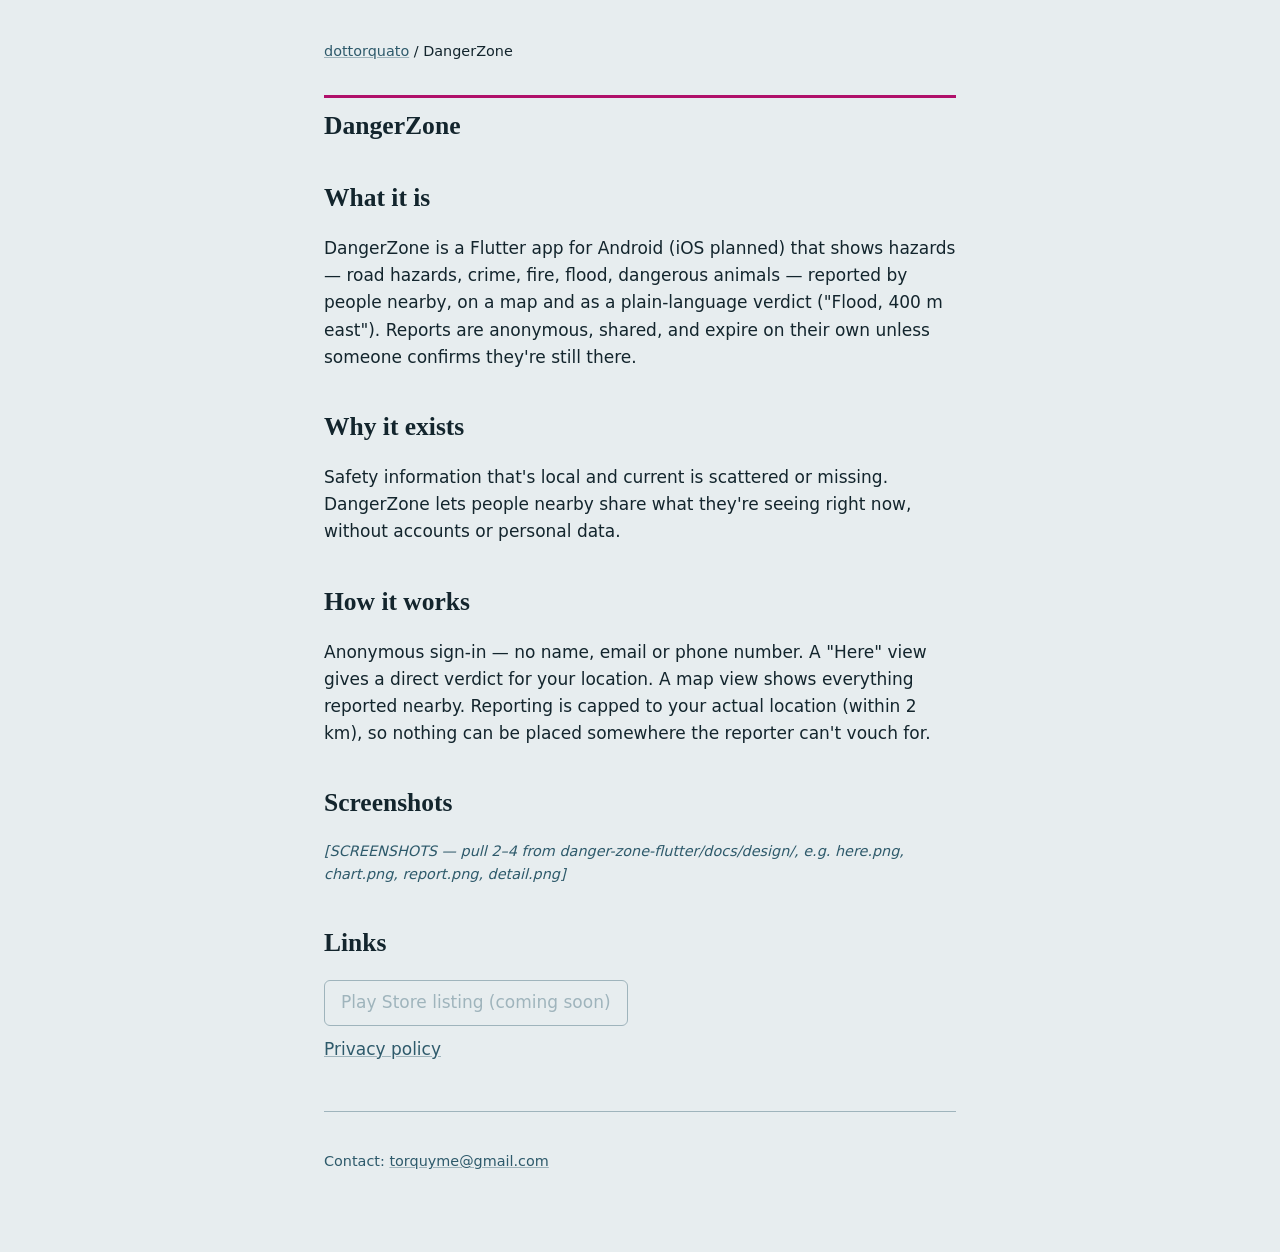
==== dangerzone/index.html @ 22a55291 "Add initial static site: home, DangerZone page, and privacy policy Builds the three-page portfolio s" ====
<!DOCTYPE html>
<html lang="en">
<head>
<meta charset="UTF-8">
<meta name="viewport" content="width=device-width, initial-scale=1">
<title>DangerZone — dottorquato</title>
<meta name="description" content="DangerZone: a map of hazards reported by people nearby.">
<link rel="stylesheet" href="/styles.css">
</head>
<body>
<div class="wrap">
  <nav class="crumb"><a href="/">dottorquato</a> / DangerZone</nav>

  <header class="site-header danger-accent">
    <h1>DangerZone</h1>
  </header>

  <section>
    <h2>What it is</h2>
    <p>DangerZone is a Flutter app for Android (iOS planned) that shows hazards — road hazards, crime, fire, flood, dangerous animals — reported by people nearby, on a map and as a plain-language verdict ("Flood, 400 m east"). Reports are anonymous, shared, and expire on their own unless someone confirms they're still there.</p>
  </section>

  <section>
    <h2>Why it exists</h2>
    <p>Safety information that's local and current is scattered or missing. DangerZone lets people nearby share what they're seeing right now, without accounts or personal data.</p>
  </section>

  <section>
    <h2>How it works</h2>
    <p>Anonymous sign-in — no name, email or phone number. A "Here" view gives a direct verdict for your location. A map view shows everything reported nearby. Reporting is capped to your actual location (within 2 km), so nothing can be placed somewhere the reporter can't vouch for.</p>
  </section>

  <section>
    <h2>Screenshots</h2>
    <p class="screenshot-note placeholder">[SCREENSHOTS — pull 2–4 from danger-zone-flutter/docs/design/, e.g. here.png, chart.png, report.png, detail.png]</p>
  </section>

  <section>
    <h2>Links</h2>
    <ul class="links-list">
      <li><span class="btn" aria-disabled="true">Play Store listing (coming soon)</span></li>
      <li><a href="/dangerzone/privacy/">Privacy policy</a></li>
    </ul>
  </section>

  <footer class="site-footer">
    <p>Contact: <a href="mailto:torquyme@gmail.com">torquyme@gmail.com</a></p>
  </footer>
</div>
</body>
</html>
---- styles.css ----
:root {
  --paper: #E7EDEF;
  --ink: #13252D;
  --fathom: #2E5A6B;
  --contour: #9FB4BC;
  --magenta: #B0106A;
}

@media (prefers-color-scheme: dark) {
  :root {
    --paper: #0E1A20;
    --ink: #D8E4E8;
    --fathom: #7FB0C0;
  }
}

* {
  box-sizing: border-box;
}

html {
  -webkit-text-size-adjust: 100%;
}

body {
  margin: 0;
  background: var(--paper);
  color: var(--ink);
  font-family: "Atkinson Hyperlegible Next", system-ui, -apple-system, sans-serif;
  font-size: 1.0625rem;
  line-height: 1.6;
}

h1, h2, h3 {
  font-family: "Source Serif 4", Georgia, serif;
  font-weight: 600;
  line-height: 1.25;
}

a {
  color: var(--fathom);
}

a:not(:hover) {
  text-decoration-color: var(--contour);
}

.wrap {
  max-width: 42rem;
  margin: 0 auto;
  padding: 2.5rem 1.25rem 4rem;
}

header.site-header {
  margin-bottom: 2.5rem;
}

header.site-header h1 {
  font-size: 1.6rem;
  margin: 0 0 0.35rem;
}

header.site-header .tagline {
  color: var(--fathom);
  margin: 0;
}

nav.crumb {
  margin-bottom: 2rem;
  font-size: 0.9rem;
}

nav.crumb a {
  color: var(--fathom);
}

section {
  margin-bottom: 2.5rem;
}

hr.rule {
  border: none;
  border-top: 1px solid var(--contour);
  margin: 2rem 0;
}

.projects-list {
  list-style: none;
  margin: 0;
  padding: 0;
}

.project-card {
  padding: 1.1rem 0;
  border-top: 1px solid var(--contour);
}

.project-card:last-child {
  border-bottom: 1px solid var(--contour);
}

.project-card h3 {
  margin: 0 0 0.35rem;
  font-size: 1.15rem;
}

.project-card p {
  margin: 0;
}

.placeholder {
  color: var(--fathom);
  font-style: italic;
}

.danger-accent {
  border-top: 3px solid var(--magenta);
  padding-top: 0.75rem;
}

.screenshots {
  display: flex;
  gap: 0.75rem;
  flex-wrap: wrap;
  margin: 1.5rem 0;
}

.screenshots img {
  width: 140px;
  height: auto;
  border-radius: 8px;
  border: 1px solid var(--contour);
}

.screenshot-note {
  font-size: 0.9rem;
  color: var(--fathom);
}

.btn {
  display: inline-block;
  padding: 0.55rem 1rem;
  border: 1px solid var(--fathom);
  border-radius: 6px;
  text-decoration: none;
  color: var(--fathom);
}

.btn[aria-disabled="true"] {
  color: var(--contour);
  border-color: var(--contour);
  pointer-events: none;
}

.links-list {
  list-style: none;
  padding: 0;
  margin: 1rem 0;
}

.links-list li {
  margin-bottom: 0.6rem;
}

.lang-toggle {
  display: flex;
  gap: 0.5rem;
  margin-bottom: 1.5rem;
}

.lang-toggle button {
  font: inherit;
  background: none;
  border: 1px solid var(--contour);
  color: var(--ink);
  border-radius: 6px;
  padding: 0.35rem 0.8rem;
  cursor: pointer;
}

.lang-toggle button[aria-pressed="true"] {
  border-color: var(--fathom);
  color: var(--fathom);
}

.policy-text[hidden] {
  display: none;
}

.policy-text h2 {
  font-size: 1.2rem;
  margin-top: 2rem;
}

footer.site-footer {
  margin-top: 3rem;
  padding-top: 1.5rem;
  border-top: 1px solid var(--contour);
  font-size: 0.9rem;
  color: var(--fathom);
}
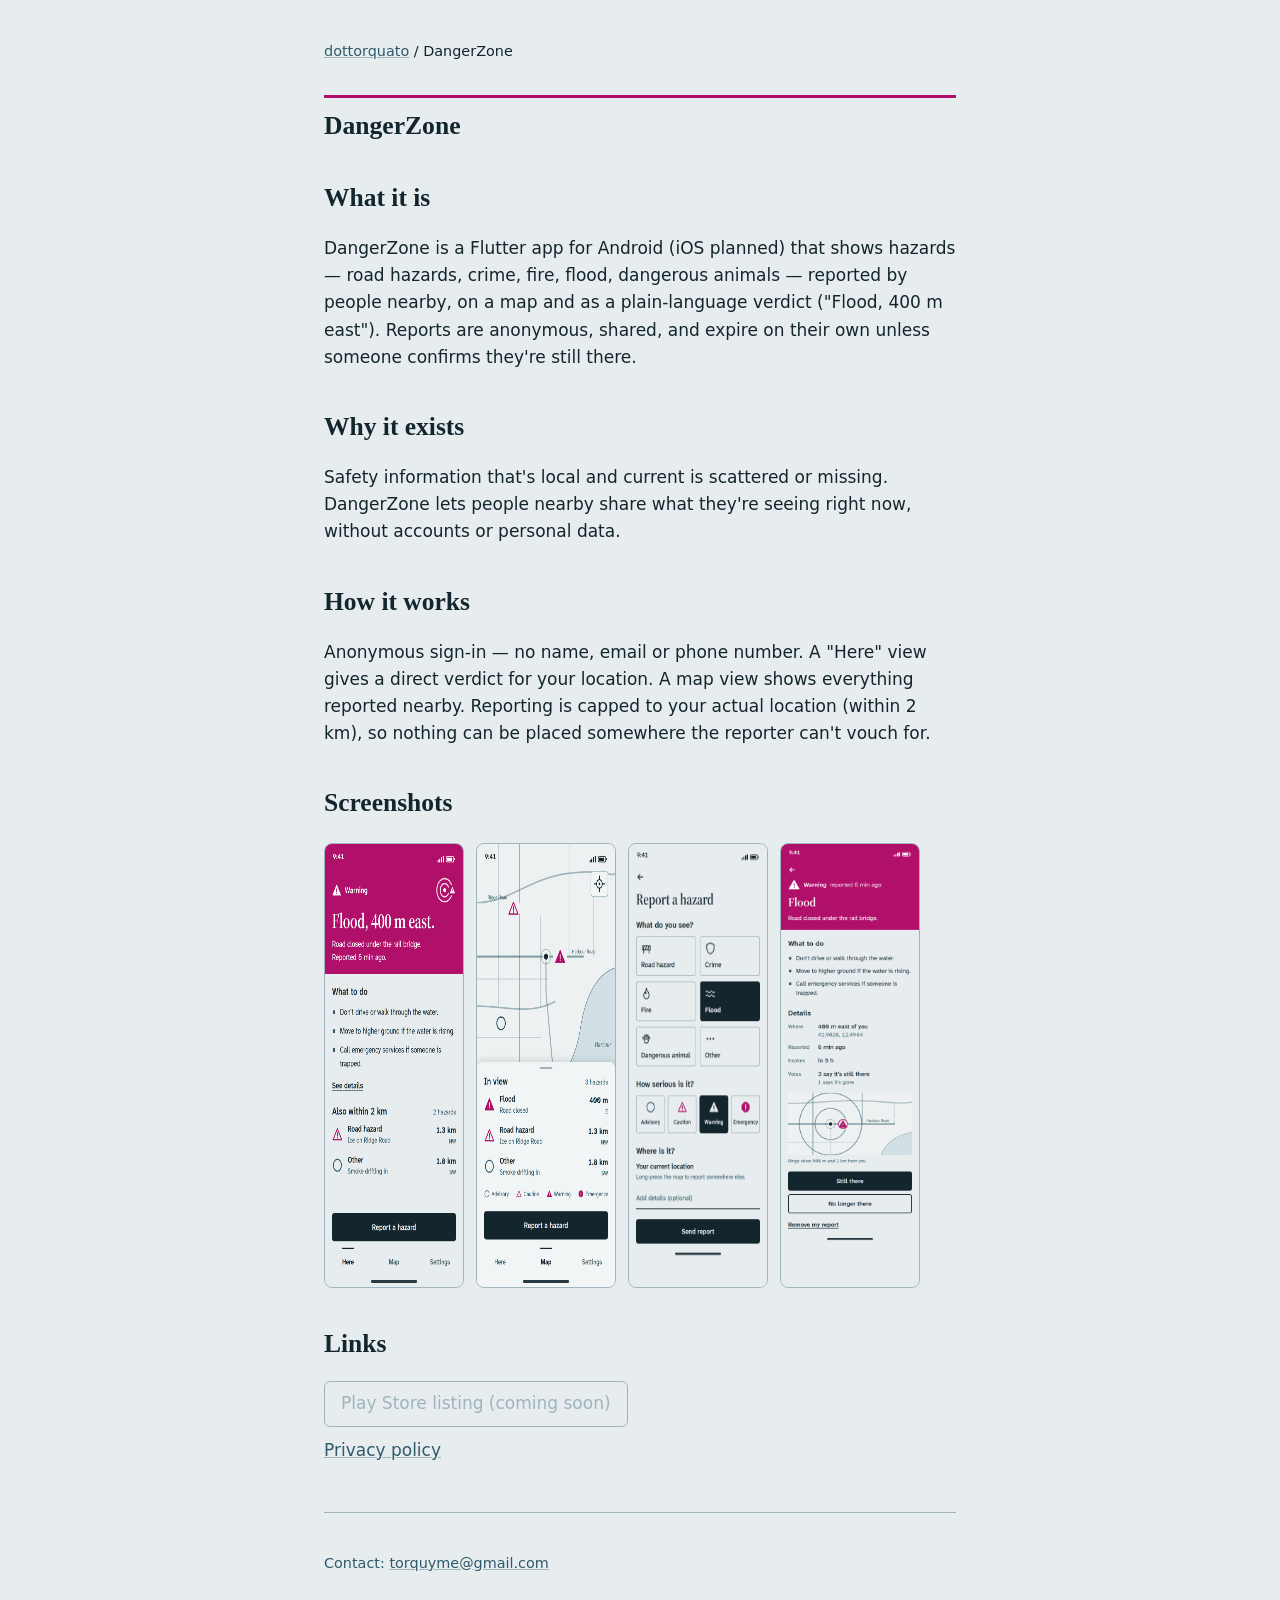
==== commit 0ef11897: "Remove redundant home title, add DangerZone screenshots Co-Authored-By: Claude Sonnet 5 <noreply@ant" ====
--- a/dangerzone/index.html
+++ b/dangerzone/index.html
@@ -32,7 +32,12 @@
 
   <section>
     <h2>Screenshots</h2>
-    <p class="screenshot-note placeholder">[SCREENSHOTS — pull 2–4 from danger-zone-flutter/docs/design/, e.g. here.png, chart.png, report.png, detail.png]</p>
+    <div class="screenshots">
+      <img src="/dangerzone/screenshots/here.png" alt="Here view showing a direct verdict: Flood, 400 m east, with what to do and nearby hazards.">
+      <img src="/dangerzone/screenshots/chart.png" alt="Map view showing hazards reported nearby, with severity legend.">
+      <img src="/dangerzone/screenshots/report.png" alt="Report a hazard screen: hazard type, severity, and location.">
+      <img src="/dangerzone/screenshots/detail.png" alt="Hazard detail screen with description, distance, votes, and a small map.">
+    </div>
   </section>
 
   <section>
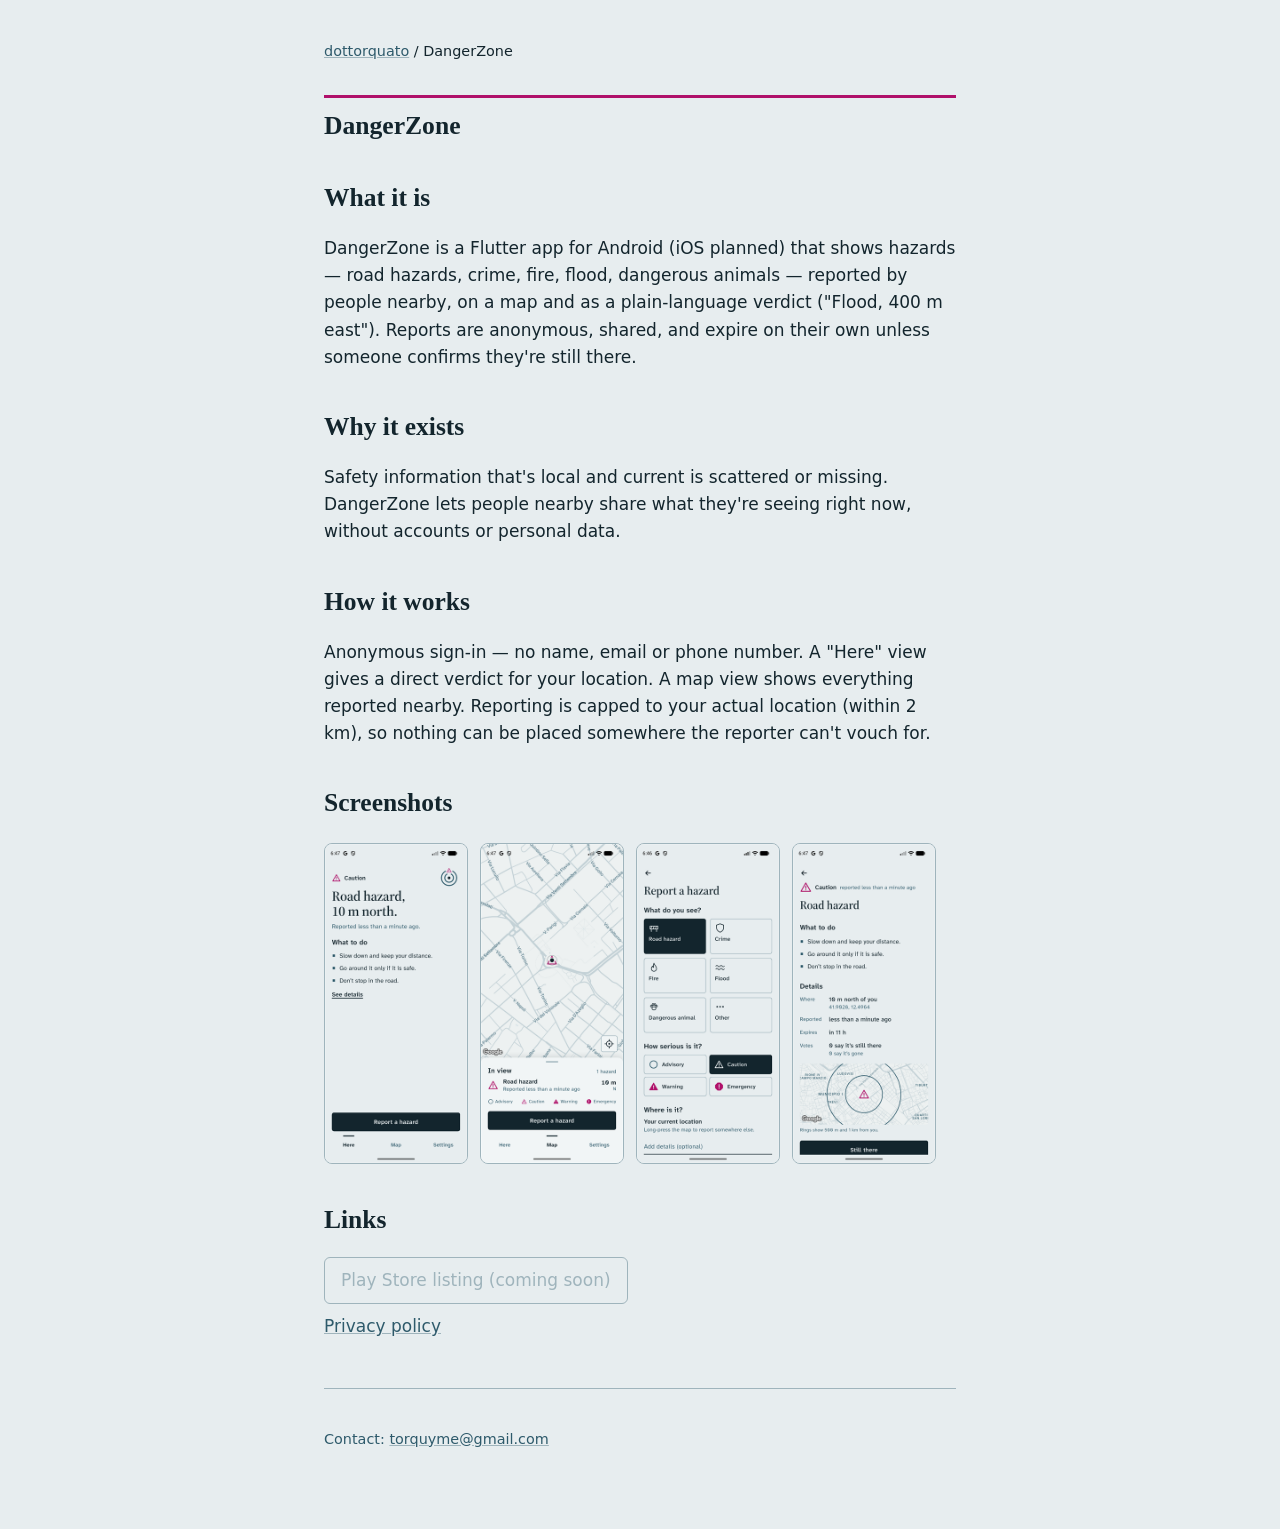
==== commit 20b90cd2: "Regenerate DangerZone screenshots at a uniform native size Replace the content-cropped design export" ====
--- a/dangerzone/index.html
+++ b/dangerzone/index.html
@@ -33,7 +33,7 @@
   <section>
     <h2>Screenshots</h2>
     <div class="screenshots">
-      <img src="/dangerzone/screenshots/here.png" alt="Here view showing a direct verdict: Flood, 400 m east, with what to do and nearby hazards.">
+      <img src="/dangerzone/screenshots/here.png" alt="Here view showing a direct verdict: Road hazard, 10 m north, with what to do and a link to details.">
       <img src="/dangerzone/screenshots/chart.png" alt="Map view showing hazards reported nearby, with severity legend.">
       <img src="/dangerzone/screenshots/report.png" alt="Report a hazard screen: hazard type, severity, and location.">
       <img src="/dangerzone/screenshots/detail.png" alt="Hazard detail screen with description, distance, votes, and a small map.">
--- a/styles.css
+++ b/styles.css
@@ -120,13 +120,14 @@
 
 .screenshots {
   display: flex;
+  align-items: flex-start;
   gap: 0.75rem;
   flex-wrap: wrap;
   margin: 1.5rem 0;
 }
 
 .screenshots img {
-  width: 140px;
+  width: 144px;
   height: auto;
   border-radius: 8px;
   border: 1px solid var(--contour);
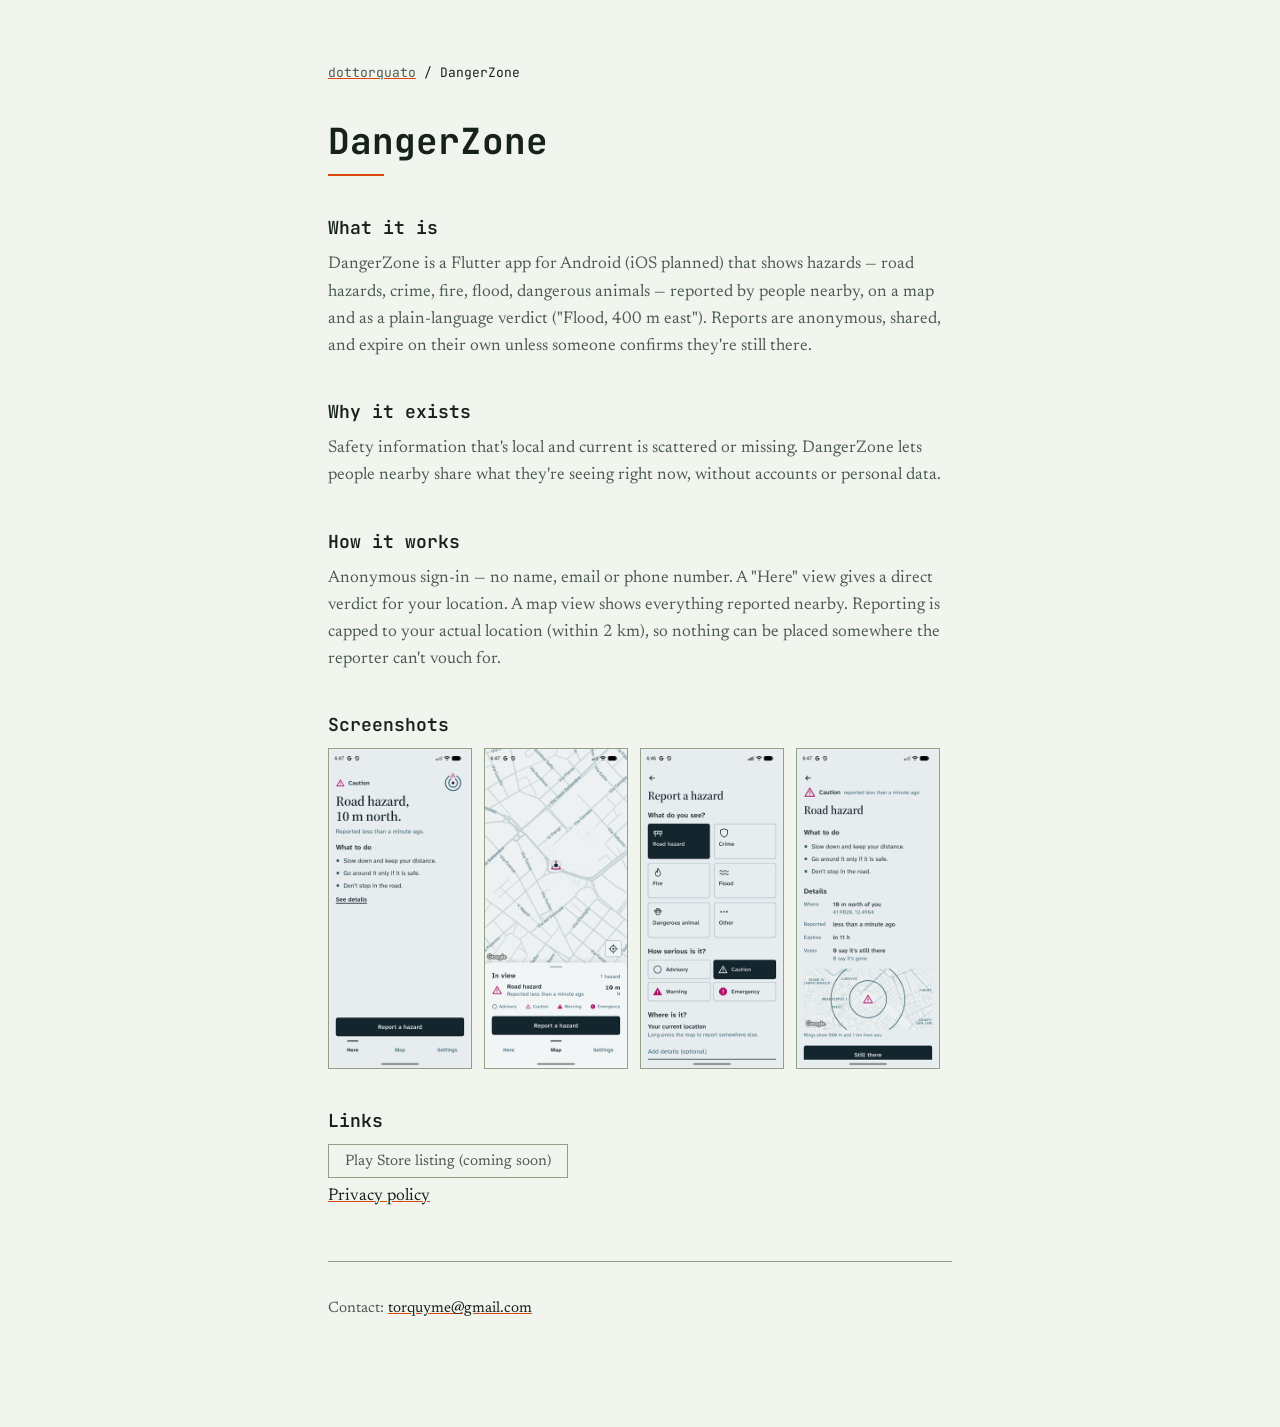
==== commit 047d19e7: "Redesign site with a new dossier-style visual system Replaces the old blue-gray/serif look with a be" ====
--- a/dangerzone/index.html
+++ b/dangerzone/index.html
@@ -5,13 +5,15 @@
 <meta name="viewport" content="width=device-width, initial-scale=1">
 <title>DangerZone — dottorquato</title>
 <meta name="description" content="DangerZone: a map of hazards reported by people nearby.">
-<link rel="stylesheet" href="/styles.css">
+<link rel="preconnect" href="https://fonts.googleapis.com">
+<link rel="stylesheet" href="https://fonts.googleapis.com/css2?family=JetBrains+Mono:wght@500;600;700&family=Newsreader:ital,wght@0,400;0,500;0,600;1,400;1,500&display=swap">
+<link rel="stylesheet" href="/home.css">
 </head>
 <body>
 <div class="wrap">
   <nav class="crumb"><a href="/">dottorquato</a> / DangerZone</nav>
 
-  <header class="site-header danger-accent">
+  <header class="site-header">
     <h1>DangerZone</h1>
   </header>
 
--- a/home.css
+++ b/home.css
@@ -0,0 +1,399 @@
+:root {
+  --mono: 'JetBrains Mono', monospace;
+  --serif: 'Newsreader', serif;
+  --paper: #F2F4EE;
+  --ink: #16211C;
+  --ink-soft: #4B5B50;
+  --line: #8FA085;
+  --accent: #D9480F;
+  --accent-text: #A8380B;
+}
+
+* {
+  box-sizing: border-box;
+}
+
+html {
+  -webkit-text-size-adjust: 100%;
+}
+
+body {
+  margin: 0;
+  background: var(--paper);
+  color: var(--ink);
+  font-family: var(--serif);
+  font-size: 1.0625rem;
+}
+
+a {
+  color: var(--ink);
+  text-decoration-color: var(--accent);
+}
+
+a:hover {
+  color: var(--accent-text);
+}
+
+.title-link {
+  text-decoration: none;
+}
+
+.title-link:hover {
+  color: var(--accent-text);
+}
+
+.plain-link {
+  display: inline-block;
+  text-decoration: none;
+  border-bottom: 1px solid var(--accent);
+  padding-bottom: 1px;
+  font-weight: 600;
+}
+
+.plain-link:hover {
+  color: var(--accent-text);
+  border-color: var(--accent-text);
+}
+
+.page {
+  display: flex;
+  min-height: 100vh;
+}
+
+.rail {
+  width: 320px;
+  flex-shrink: 0;
+  border-right: 1px solid var(--line);
+  padding: 64px 40px;
+  display: flex;
+  flex-direction: column;
+  justify-content: space-between;
+  gap: 48px;
+}
+
+.rail .name {
+  margin: 0;
+  font-family: var(--mono);
+  font-weight: 600;
+  font-size: 1.25rem;
+  line-height: 1.3;
+}
+
+.rail .role {
+  margin: 10px 0 0;
+  font-style: italic;
+  color: var(--ink-soft);
+}
+
+.rail .contact-label {
+  margin: 0 0 8px;
+  font-family: var(--mono);
+  font-size: 0.75rem;
+  color: var(--ink-soft);
+}
+
+.rail .privacy-note {
+  margin: 0;
+  font-style: italic;
+  font-size: 0.875rem;
+  line-height: 1.5;
+  color: var(--ink-soft);
+}
+
+.content {
+  flex: 1;
+  padding: 88px 80px;
+  max-width: 960px;
+}
+
+.epigraph {
+  margin: 0 0 56px;
+  font-style: italic;
+  font-size: 1.625rem;
+  line-height: 1.4;
+  max-width: 560px;
+}
+
+.content h2 {
+  margin: 0 0 28px;
+  font-family: var(--mono);
+  font-weight: 600;
+  font-size: 1.125rem;
+}
+
+.project {
+  max-width: 640px;
+}
+
+.project h3 {
+  margin: 0;
+  font-family: var(--mono);
+  font-weight: 700;
+  font-size: 2.875rem;
+  line-height: 1.05;
+}
+
+.project h3 a {
+  color: inherit;
+}
+
+.project .rule {
+  width: 56px;
+  height: 2px;
+  background: var(--accent);
+  margin: 12px 0 24px;
+  border: none;
+}
+
+.project p {
+  margin: 0 0 24px;
+  font-size: 1.125rem;
+  line-height: 1.6;
+  color: var(--ink-soft);
+}
+
+.spec {
+  display: grid;
+  grid-template-columns: 120px 1fr;
+  row-gap: 10px;
+  column-gap: 0;
+  margin: 0 0 24px;
+  max-width: 480px;
+}
+
+.spec dt {
+  font-family: var(--mono);
+  font-size: 0.8125rem;
+  color: var(--ink-soft);
+}
+
+.spec dd {
+  margin: 0;
+  font-size: 1rem;
+}
+
+.spec dd.status-live {
+  font-weight: 600;
+  color: var(--accent-text);
+}
+
+.sep {
+  border: none;
+  border-top: 1px solid var(--line);
+  margin: 48px 0;
+  max-width: 640px;
+}
+
+.project-placeholder h3 {
+  font-size: 1.625rem;
+  color: var(--ink-soft);
+}
+
+.project-placeholder p {
+  margin: 12px 0 0;
+  font-style: italic;
+  font-size: 0.9375rem;
+  color: var(--ink-soft);
+}
+
+#about p {
+  margin: 0;
+  font-size: 1.0625rem;
+  line-height: 1.6;
+  color: var(--ink-soft);
+  max-width: 600px;
+}
+
+/* Shared subpages (DangerZone project + privacy policy) */
+
+.wrap {
+  max-width: 42rem;
+  margin: 0 auto;
+  padding: 64px 24px 96px;
+}
+
+nav.crumb {
+  margin-bottom: 40px;
+  font-family: var(--mono);
+  font-size: 0.8125rem;
+}
+
+nav.crumb a {
+  color: var(--ink-soft);
+}
+
+.site-header {
+  margin-bottom: 40px;
+}
+
+.site-header h1 {
+  margin: 0;
+  font-family: var(--mono);
+  font-weight: 700;
+  font-size: 2.25rem;
+  line-height: 1.15;
+}
+
+.site-header::after {
+  content: "";
+  display: block;
+  width: 56px;
+  height: 2px;
+  background: var(--accent);
+  margin-top: 12px;
+}
+
+.wrap section {
+  margin-bottom: 40px;
+  max-width: 640px;
+}
+
+.wrap section h2 {
+  margin: 0 0 12px;
+  font-family: var(--mono);
+  font-weight: 600;
+  font-size: 1.125rem;
+}
+
+.wrap section p {
+  margin: 0;
+  font-size: 1.0625rem;
+  line-height: 1.6;
+  color: var(--ink-soft);
+}
+
+.screenshots {
+  display: flex;
+  align-items: flex-start;
+  gap: 12px;
+  flex-wrap: wrap;
+  margin: 0;
+}
+
+.screenshots img {
+  width: 144px;
+  height: auto;
+  border-radius: 0;
+  border: 1px solid var(--line);
+}
+
+.links-list {
+  list-style: none;
+  margin: 0;
+  padding: 0;
+}
+
+.links-list li {
+  margin-bottom: 10px;
+}
+
+.btn {
+  display: inline-block;
+  padding: 0.55rem 1rem;
+  border: 1px solid var(--ink);
+  color: var(--ink);
+  text-decoration: none;
+  font-size: 0.9375rem;
+}
+
+.btn[aria-disabled="true"] {
+  color: var(--ink-soft);
+  border-color: var(--line);
+  pointer-events: none;
+}
+
+.lang-toggle {
+  display: flex;
+  gap: 8px;
+  margin-bottom: 32px;
+}
+
+.lang-toggle button {
+  font: inherit;
+  font-family: var(--mono);
+  font-size: 0.8125rem;
+  background: none;
+  border: 1px solid var(--line);
+  color: var(--ink);
+  padding: 6px 14px;
+  cursor: pointer;
+}
+
+.lang-toggle button[aria-pressed="true"] {
+  border-color: var(--accent);
+  color: var(--accent-text);
+}
+
+.policy-text[hidden] {
+  display: none;
+}
+
+.policy-text h1 {
+  margin: 0 0 8px;
+  font-family: var(--mono);
+  font-weight: 700;
+  font-size: 1.75rem;
+  line-height: 1.2;
+}
+
+.policy-text h2 {
+  margin: 40px 0 12px;
+  font-family: var(--mono);
+  font-weight: 600;
+  font-size: 1.0625rem;
+}
+
+.policy-text p,
+.policy-text li {
+  font-size: 1rem;
+  line-height: 1.6;
+  color: var(--ink-soft);
+}
+
+.placeholder {
+  color: var(--ink-soft);
+  font-style: italic;
+}
+
+footer.site-footer {
+  margin-top: 56px;
+  padding-top: 24px;
+  border-top: 1px solid var(--line);
+  font-size: 0.9375rem;
+  color: var(--ink-soft);
+}
+
+@media (max-width: 780px) {
+  .page {
+    flex-direction: column;
+  }
+
+  .rail {
+    width: auto;
+    border-right: none;
+    border-bottom: 1px solid var(--line);
+    padding: 28px 24px;
+    flex-direction: row;
+    flex-wrap: wrap;
+    justify-content: space-between;
+    align-items: flex-start;
+    gap: 16px;
+  }
+
+  .rail .privacy-note {
+    flex-basis: 100%;
+  }
+
+  .content {
+    padding: 40px 24px;
+  }
+
+  .epigraph {
+    font-size: 1.375rem;
+    margin-bottom: 40px;
+  }
+
+  .project h3 {
+    font-size: 2.125rem;
+  }
+}
